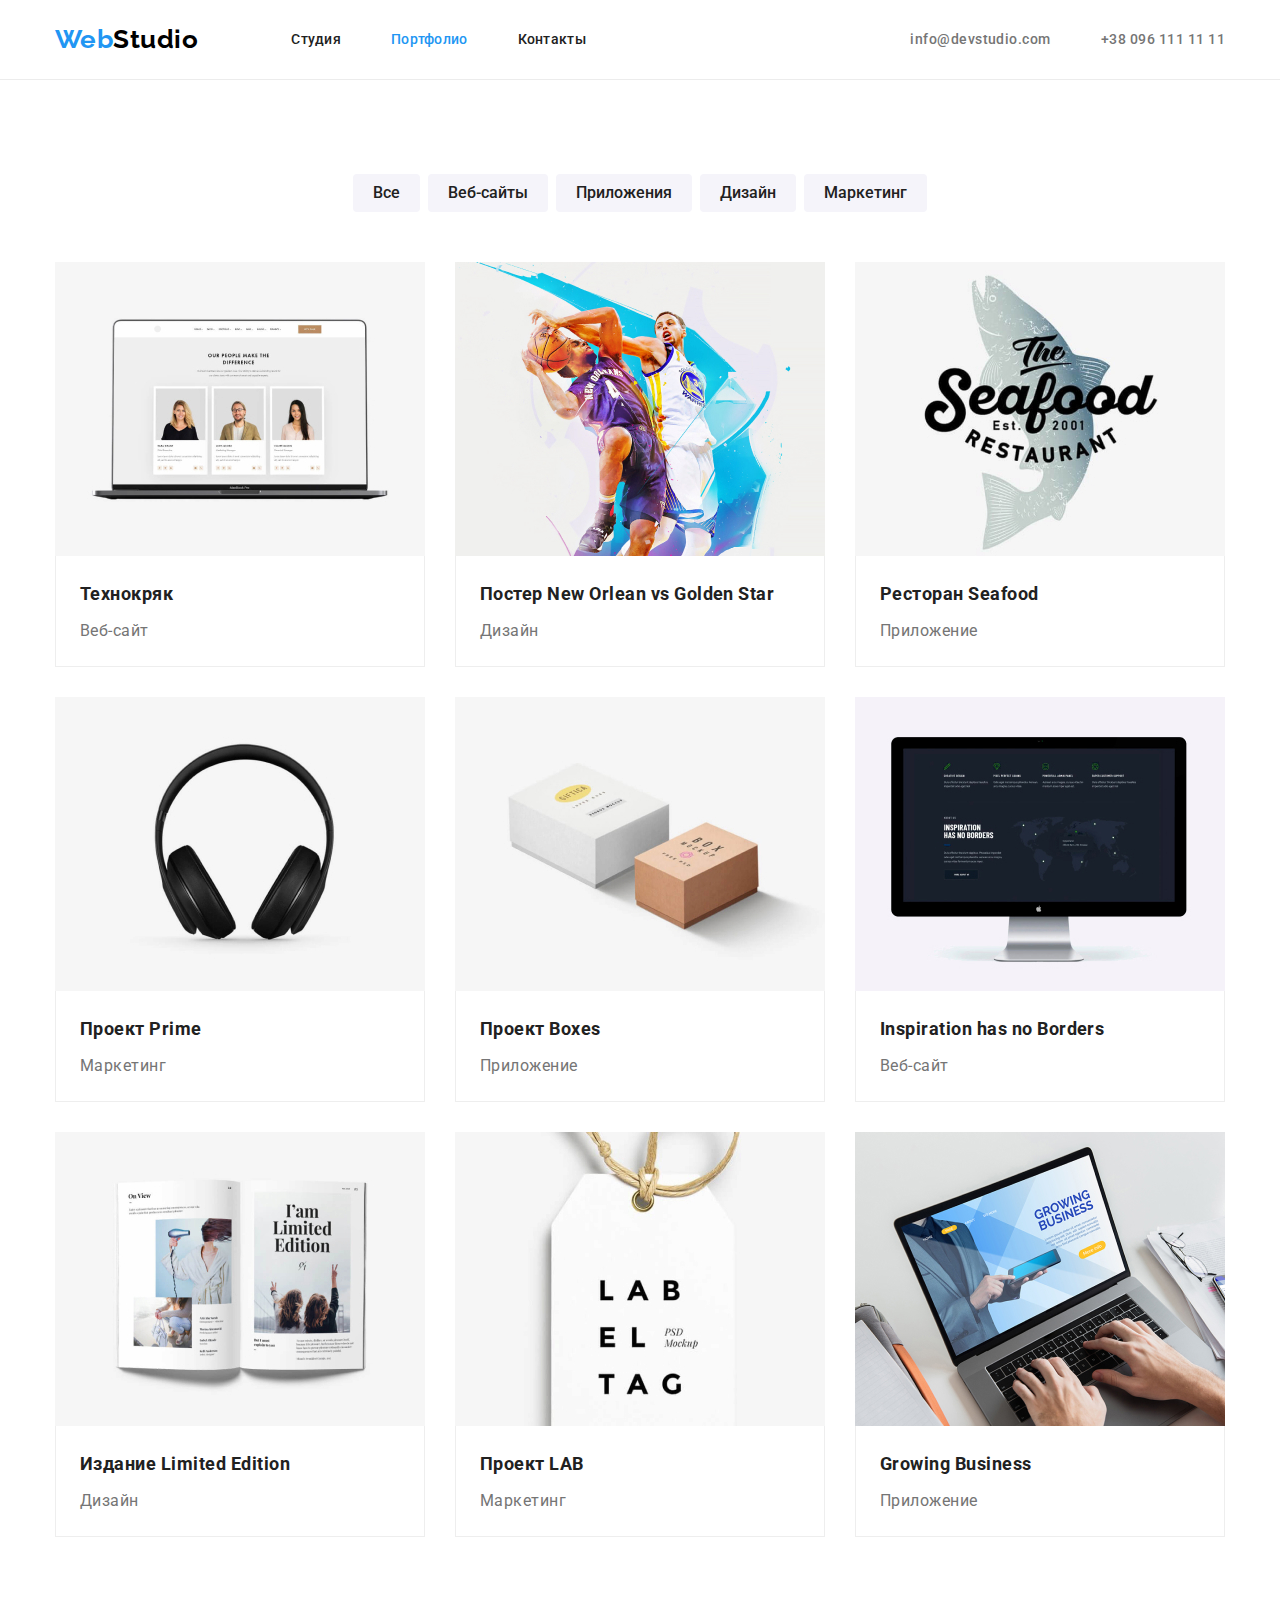
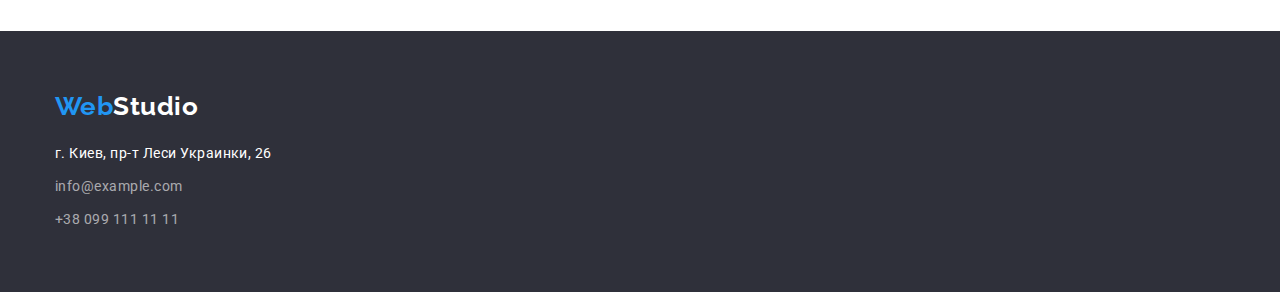
==== portfolio.html @ 42101354 "added files from previous homework" ====
<!DOCTYPE html>
<html lang="ru">
  <head>
    <meta charset="UTF-8" />
    <meta name="viewport" content="width=device-width, initial-scale=1.0" />
    <title>Web Studio</title>
    <link rel="preconnect" href="https://fonts.gstatic.com" />
    <link
      href="https://fonts.googleapis.com/css2?family=Raleway:wght@700&family=Roboto:wght@400;500;700;900&display=swap"
      rel="stylesheet"
    />
    <link
      rel="stylesheet"
      href="https://cdnjs.cloudflare.com/ajax/libs/modern-normalize/1.0.0/modern-normalize.min.css"
    />
    <link rel="stylesheet" href="./css/styles.css" />
  </head>
  <body>
    <header class="page-header">
      <div class="container">
        <nav class="navigation">
          <a href="./index.html" class="logo"><span>Web</span>Studio</a>
          <ul class="site-nav list">
            <li class="nav-item">
              <a href="./index.html" class="link">Студия</a>
            </li>
            <li class="nav-item">
              <a href="./portfolio.html" class="link current">Портфолио</a>
            </li>
            <li class="nav-item"><a href="" class="link">Контакты</a></li>
          </ul>
        </nav>
        <a href="mailto:info@devstudio.com" class="contacts mail"
          >info@devstudio.com</a
        >
        <a href="tel:+380961111111" class="contacts tel">+38 096 111 11 11</a>
      </div>
    </header>
    <main>
      <!-- Buttons list -->
      <section class="section portfolio">
        <div class="container">
          <ul class="portfolio-list list">
            <li class="portfolio-list-item">
              <button class="button" type="button">Все</button>
            </li>
            <li class="portfolio-list-item">
              <button class="button" type="button">Веб-сайты</button>
            </li>
            <li class="portfolio-list-item">
              <button class="button" type="button">Приложения</button>
            </li>
            <li class="portfolio-list-item">
              <button class="button" type="button">Дизайн</button>
            </li>
            <li class="portfolio-list-item">
              <button class="button" type="button">Маркетинг</button>
            </li>
          </ul>
          <ul class="samples-list list">
            <li class="samples-list-item">
              <a href="">
                <img
                  src="./images/technocrack.jpeg"
                  alt="laptop"
                  width="370px"
                />
                <div class="samples-name">
                  <h2 class="title">Технокряк</h2>
                  <p>Веб-сайт</p>
                </div>
              </a>
            </li>
            <li class="samples-list-item">
              <a href="">
                <img
                  src="./images/neworleanvsgoldenstar.jpeg"
                  alt="basketball"
                  width="370px"
                />
                <div class="samples-name">
                  <h2 class="title">Постер New Orlean vs Golden Star</h2>
                  <p>Дизайн</p>
                </div>
              </a>
            </li>
            <li class="samples-list-item">
              <a href="">
                <img src="./images/seafood.jpeg" alt="fish" width="370px" />
                <div class="samples-name">
                  <h2 class="title">Ресторан Seafood</h2>
                  <p>Приложение</p>
                </div>
              </a>
            </li>
            <li class="samples-list-item">
              <a href="">
                <img
                  src="./images/project_prime.jpeg"
                  alt="headphones"
                  width="370px"
                />
                <div class="samples-name">
                  <h2 class="title">Проект Prime</h2>
                  <p>Маркетинг</p>
                </div>
              </a>
            </li>
            <li class="samples-list-item">
              <a href="">
                <img
                  src="./images/project_boxes.jpeg"
                  alt="boxes"
                  width="370px"
                />
                <div class="samples-name">
                  <h2 class="title">Проект Boxes</h2>
                  <p>Приложение</p>
                </div>
              </a>
            </li>
            <li class="samples-list-item">
              <a href="">
                <img
                  src="./images/inspiration_noborders.jpeg"
                  alt="computer"
                  width="370px"
                />
                <div class="samples-name">
                  <h2 class="title">Inspiration has no Borders</h2>
                  <p>Веб-сайт</p>
                </div>
              </a>
            </li>
            <li class="samples-list-item">
              <a href="">
                <img
                  src="./images/limited_edition.jpeg"
                  alt="book"
                  width="370px"
                />
                <div class="samples-name">
                  <h2 class="title">Издание Limited Edition</h2>
                  <p>Дизайн</p>
                </div>
              </a>
            </li>
            <li class="samples-list-item">
              <a href="">
                <img
                  src="./images/project_lab.jpeg"
                  alt="label"
                  width="370px"
                />
                <div class="samples-name">
                  <h2 class="title">Проект LAB</h2>
                  <p>Маркетинг</p>
                </div>
              </a>
            </li>
            <li class="samples-list-item">
              <a href="">
                <img
                  src="./images/growin_business.jpeg"
                  alt="laptop"
                  width="370px"
                />
                <div class="samples-name">
                  <h2 class="title">Growing Business</h2>
                  <p>Приложение</p>
                </div>
              </a>
            </li>
          </ul>
        </div>
      </section>
    </main>
    <footer class="footer">
      <div class="container">
        <ul class="footer-list">
          <li class="footer-list-item">
            <a href="./index.html" class="logo"><span>Web</span>Studio</a>
            <address>г. Киев, пр-т Леси Украинки, 26</address>
            <a href="mailto:info@example.com" class="contacts"
              >info@example.com</a
            >
            <a href="tel:+380991111111" class="contacts">+38 099 111 11 11</a>
          </li>
        </ul>
      </div>
    </footer>
  </body>
</html>
---- css/styles.css ----
/* general color scheme */
/* active color: #2196F3 */
/* h color: #212121 */
/* p color: #757575 */
/* bg color : #E5E5E5 */
/* header bg color: #FFFFFF */

/* font-family: 'Raleway', sans-serif;
font-family: 'Roboto', sans-serif; */

html {
  box-sizing: border-box;
}

*,
*::before,
*::after {
  box-sizing: inherit;
}

ul,
ol {
  margin: 0;
  padding: 0;
  list-style: none;
}

:root {
  --primary-text-color: #757575;
  --accent-color: #2196f3;
  --title-text-color: #212121;
  --main-bg-color: #ffffff;
  --secondary-bg-color: #f5f4fa;
  --section-hero-footer-bg: #2f303a;
}

h1,
h2,
h3,
h4,
h5,
h6,
p {
  margin-top: 0;
}

p {
  margin-bottom: 20px;
}
p:last-child {
  margin-bottom: 0;
}

body {
  color: var(--primary-text-color);
  font-family: "Roboto", sans-serif;
  background-color: var(--main-bg-color);
  letter-spacing: 0.03em;
}

.list {
  list-style: none;
}

.title {
  color: var(--title-text-color);
}

.contacts {
  font-size: 14px;
  text-decoration: none;
}

.page-header .contacts {
  color: var(--primary-text-color);
  font-weight: 500;
  line-height: 1.17;
}

.logo {
  font-family: "Raleway", sans-serif;
  font-weight: 700;
  font-size: 26px;
  line-height: 1.17;
  text-decoration: none;
  margin-right: 93px;
}

img {
  display: block;
  max-width: 100%;
  height: auto;
}

.logo span {
  color: var(--accent-color);
}

.page-header .logo {
  color: #000000;
}

.contacts.mail {
  margin-left: auto;
  margin-right: 50px;
}

.page-header {
  background-color: var(--main-bg-color);
  padding-top: 24px;
  padding-bottom: 25px;
  border-bottom: solid 1px #ececec;
}

.container {
  width: 1200px;
  margin-left: auto;
  margin-right: auto;
  padding-left: 15px;
  padding-right: 15px;
}

.page-header .container {
  display: flex;
  align-items: center;
}

.navigation {
  display: flex;
  align-items: center;
}

.footer {
  background-color: var(--section-hero-footer-bg);
}

.site-nav .link {
  color: var(--title-text-color);
  font-size: 14px;
  line-height: 1.17;
  font-weight: 500;
  text-decoration: none;
  letter-spacing: 0.02em;
}

.nav-item:not(:last-child) {
  margin-right: 50px;
}

.site-nav.list {
  display: flex;
  align-items: center;
  padding-left: 0;
}

.link.current {
  color: var(--accent-color);
}

.site-nav .link:hover,
.site-nav .link:focus {
  color: var(--accent-color);
}

.section {
  padding-top: 94px;
  padding-bottom: 94px;
}

.section.hero {
  background-color: var(--section-hero-footer-bg);
  padding-bottom: 200px;
  padding-top: 200px;
}

.section.features {
  padding-top: 0;
}

.hero .container {
  display: flex;
  flex-direction: column;
  align-items: center;
}

.hero-title {
  color: #ffffff;
  font-weight: 900;
  font-size: 44px;
  line-height: 1.36;
  text-transform: uppercase;
  letter-spacing: 0.06em;
  margin-bottom: 30px;
  text-align: center;
}

.button {
  cursor: pointer;
}

.hero button {
  color: #ffffff;
  background-color: var(--accent-color);
  font-weight: 700;
  font-size: 16px;
  line-height: 1.875;
  border-radius: 4px;
  border: 0;
  letter-spacing: 0.06em;
  padding: 10px 32px;
}

.section.advantages {
  background-color: var(--main-bg-color);
}

.advantages-list {
  display: flex;
  flex-wrap: wrap;
  margin-left: -30px;
  margin-top: -30px;
}

.advantages-list-item {
  margin-left: 30px;
  margin-top: 30px;
  flex-basis: calc((100% - 4 * 30px) / 4);
}

.advantages-list .title {
  font-weight: 700;
  font-size: 14px;
  line-height: 1.17;
  text-transform: uppercase;
}

.advantages-list p {
  font-size: 14px;
  line-height: 1.71;
}

.features-list {
  display: flex;
  flex-wrap: wrap;
  margin-left: -30px;
  margin-top: -30px;
}

.features-list-item {
  margin-left: 30px;
  margin-top: 30px;
  flex-basis: calc((100% - 3 * 30px) / 3);
}

.section.team {
  background-color: #f5f4fa;
}

.team-list {
  display: flex;
  flex-wrap: wrap;
  margin-left: -30px;
  margin-top: -30px;
}

.team-name {
  padding-left: 10px;
  padding-right: 10px;
  padding-top: 30px;
  padding-bottom: 30px;
}

.team-list-item {
  margin-left: 30px;
  margin-top: 30px;
  flex-basis: calc((100% - 4 * 30px) / 4);
  background-color: #ffffff;
  box-shadow: 0px 1px 3px rgba(0, 0, 0, 0.12), 0px 1px 1px rgba(0, 0, 0, 0.14),
    0px 2px 1px rgba(0, 0, 0, 0.2);
  border-radius: 0px 0px 4px 4px;
}

.features .title,
.team .title {
  font-size: 36px;
  font-weight: 700;
  line-height: 1.17;
  text-align: center;
  margin-bottom: 50px;
}

.team-list .title {
  font-size: 16px;
  font-weight: 500;
  line-height: 1.17;
  margin-bottom: 10px;
}

.team-list p {
  font-size: 16px;
  line-height: 1.17;
  text-align: center;
}

.footer {
  padding-top: 60px;
  padding-bottom: 60px;
}

.footer-list {
  display: flex;
  flex-wrap: wrap;
  margin-left: -30px;
  margin-top: -30px;
}

.footer-list-item {
  margin-left: 30px;
  margin-top: 30px;
  flex-basis: calc((100% - 3 * 60px) / 3);
}

.footer .logo {
  margin-top: 60px;
  color: #ffffff;
}

.footer address {
  color: #ffffff;
  font-size: 14px;
  line-height: 1.71;
  font-style: normal;
  margin-top: 20px;
}

.footer .contacts {
  display: block;
  line-height: 1.71;
  color: rgba(255, 255, 255, 0.6);
  margin-top: 9px;
}

.contacts:hover,
.contacts:focus {
  color: var(--accent-color);
}

.portfolio-list .button {
  color: #212121;
  background-color: #f5f4fa;
  font-size: 16px;
  line-height: 1.625;
  font-weight: 500;
  border: 0;
  border-radius: 4px;
  padding-bottom: 6px;
  padding-top: 6px;
  padding-right: 20px;
  padding-left: 20px;
}

.portfolio-list {
  display: flex;
  justify-content: center;
  margin-bottom: 50px;
}

.samples-list {
  display: flex;
  flex-wrap: wrap;
  margin-left: -30px;
  margin-top: -30px;
}

.samples-list-item {
  margin-left: 30px;
  margin-top: 30px;
  flex-basis: calc((100% - 3 * 30px) / 3);
}

.portfolio-list-item:not(:first-child) {
  margin-left: 8px;
}

.portfolio-list .button:active,
.portfolio-list .button:hover {
  color: #ffffff;
  background-color: var(--accent-color);
}

.samples-list a {
  text-decoration: none;
}

.samples-list .title {
  font-size: 18px;
  font-weight: 700;
  line-height: 2;
  margin-bottom: 4px;
}

.samples-list p {
  font-size: 16px;
  line-height: 1.875;
  color: var(--primary-text-color);
}

.samples-name {
  padding-left: 24px;
  padding-bottom: 20px;
  padding-top: 20px;
  border-bottom: 1px solid #eeeeee;
  border-left: 1px solid #eeeeee;
  border-right: 1px solid #eeeeee;
}
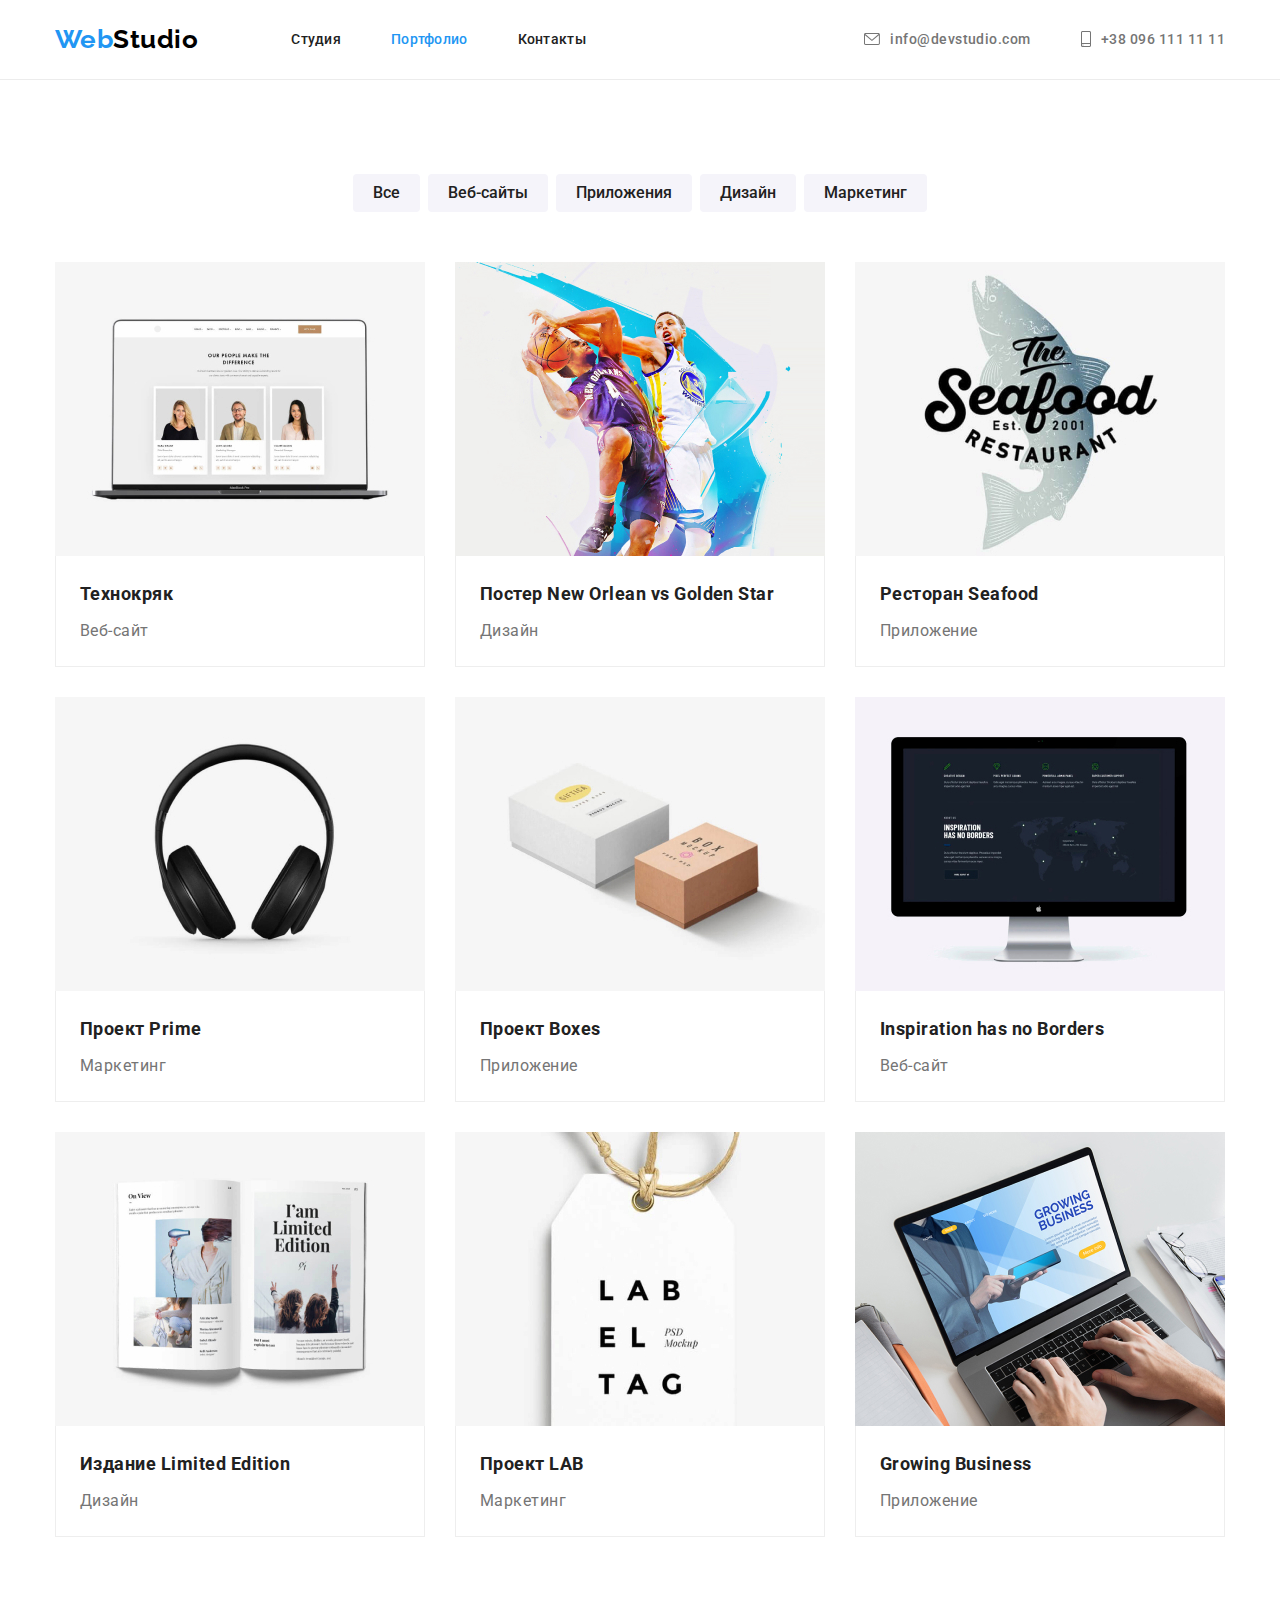
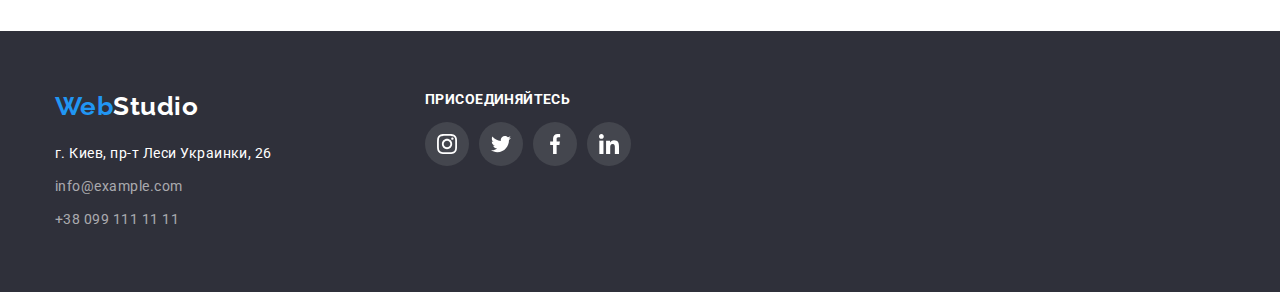
==== commit da424a75: "finished" ====
--- a/portfolio.html
+++ b/portfolio.html
@@ -30,10 +30,18 @@
             <li class="nav-item"><a href="" class="link">Контакты</a></li>
           </ul>
         </nav>
-        <a href="mailto:info@devstudio.com" class="contacts mail"
-          >info@devstudio.com</a
-        >
-        <a href="tel:+380961111111" class="contacts tel">+38 096 111 11 11</a>
+        <a href="mailto:info@devstudio.com" class="contacts mail">
+          <svg class="envelope-icon">
+            <use href="./images/svg-sprite.svg#icon-envelope"></use>
+          </svg>
+          info@devstudio.com
+        </a>
+        <a href="tel:+380961111111" class="contacts tel">
+          <svg class="smartphone-icon">
+            <use href="./images/svg-sprite.svg#icon-smartphone"></use>
+          </svg>
+          +38 096 111 11 11
+        </a>
       </div>
     </header>
     <main>
@@ -186,6 +194,39 @@
             >
             <a href="tel:+380991111111" class="contacts">+38 099 111 11 11</a>
           </li>
+          <li class="social-footer footer-list-item">
+            <h3 class="title">присоединяйтесь</h3>
+            <ul class="social-list list">
+              <li class="social-list-item">
+                <a href="" class="social-list-link">
+                  <svg class="social-list-icon">
+                    <use href="./images/svg-sprite.svg#icon-instagram"></use>
+                  </svg>
+                </a>
+              </li>
+              <li class="social-list-item">
+                <a href="" class="social-list-link">
+                  <svg class="social-list-icon">
+                    <use href="./images/svg-sprite.svg#icon-twitter"></use>
+                  </svg>
+                </a>
+              </li>
+              <li class="social-list-item">
+                <a href="" class="social-list-link">
+                  <svg class="social-list-icon">
+                    <use href="./images/svg-sprite.svg#icon-facebook"></use>
+                  </svg>
+                </a>
+              </li>
+              <li class="social-list-item">
+                <a href="" class="social-list-link">
+                  <svg class="social-list-icon">
+                    <use href="./images/svg-sprite.svg#icon-linkedin"></use>
+                  </svg>
+                </a>
+              </li>
+            </ul>
+          </li>
         </ul>
       </div>
     </footer>
--- a/css/styles.css
+++ b/css/styles.css
@@ -103,6 +103,47 @@
 .contacts.mail {
   margin-left: auto;
   margin-right: 50px;
+  display: flex;
+  align-items: center;
+}
+
+.contacts.mail:hover .envelope-icon,
+.contacts.mail:active .envelope-icon {
+  fill: var(--accent-color);
+}
+
+.contacts.mail:hover,
+.contacts.mail:active {
+  color: var(--accent-color);
+}
+
+.contacts.tel:hover,
+.contacts.tel:active {
+  color: var(--accent-color);
+}
+
+.contacts.tel:hover .smartphone-icon,
+.contacts.tel:active .smartphone-icon {
+  fill: var(--accent-color);
+}
+
+.contacts.tel {
+  display: flex;
+  align-items: center;
+}
+
+.envelope-icon {
+  width: 16px;
+  height: 12px;
+  fill: var(--primary-text-color);
+  margin-right: 10px;
+}
+
+.smartphone-icon {
+  width: 10px;
+  height: 16px;
+  fill: var(--primary-text-color);
+  margin-right: 10px;
 }
 
 .page-header {
@@ -168,7 +209,18 @@
 }
 
 .section.hero {
-  background-color: var(--section-hero-footer-bg);
+  max-width: 1600px;
+  height: 600px;
+  background-color: #c4c4c4;
+  background-image: linear-gradient(
+      to right,
+      rgba(47, 48, 58, 0.4),
+      rgba(47, 48, 58, 0.4)
+    ),
+    url(../images/hero_background.jpeg);
+  background-size: cover;
+  background-repeat: no-repeat;
+  background-position: center;
   padding-bottom: 200px;
   padding-top: 200px;
 }
@@ -198,7 +250,7 @@
   cursor: pointer;
 }
 
-.hero button {
+.hero .button {
   color: #ffffff;
   background-color: var(--accent-color);
   font-weight: 700;
@@ -210,7 +262,12 @@
   padding: 10px 32px;
 }
 
-.section.advantages {
+.hero .button:hover,
+.hero .button:active {
+  background-color: #188ce8;
+}
+
+.hero .section.advantages {
   background-color: var(--main-bg-color);
 }
 
@@ -219,6 +276,34 @@
   flex-wrap: wrap;
   margin-left: -30px;
   margin-top: -30px;
+}
+
+.advantages-list-item::before {
+  display: block;
+  height: 120px;
+  content: "";
+  background-size: 70px;
+  background-repeat: no-repeat;
+  background-position: center;
+  background-color: #f5f4fa;
+  border-radius: 4px;
+  margin-bottom: 30px;
+}
+
+.advantages-list-item:nth-child(1)::before {
+  background-image: url("../images/antenna.svg");
+}
+
+.advantages-list-item:nth-child(2)::before {
+  background-image: url("../images/clock.svg");
+}
+
+.advantages-list-item:nth-child(3)::before {
+  background-image: url("../images/diagram.svg");
+}
+
+.advantages-list-item:nth-child(4)::before {
+  background-image: url("../images/astronaut.svg");
 }
 
 .advantages-list-item {
@@ -264,8 +349,8 @@
 }
 
 .team-name {
-  padding-left: 10px;
-  padding-right: 10px;
+  padding-left: 30px;
+  padding-right: 30px;
   padding-top: 30px;
   padding-bottom: 30px;
 }
@@ -280,8 +365,59 @@
   border-radius: 0px 0px 4px 4px;
 }
 
+.social-list {
+  display: flex;
+  justify-content: left;
+  align-items: center;
+}
+
+.social-list-item:not(:last-child) {
+  margin-right: 10px;
+}
+
+.social-list-link {
+  display: flex;
+  justify-content: center;
+  align-items: center;
+  width: 44px;
+  height: 44px;
+  border-radius: 50%;
+}
+
+.team-list-item .social-list-link {
+  background-color: #ffffff;
+}
+
+.social-footer .social-list-link {
+  background-color: #44464e;
+}
+
+.social-list-icon {
+  width: 20px;
+  height: 20px;
+}
+
+.team-list-item .social-list-icon {
+  fill: #afb1b8;
+}
+
+.social-footer .social-list-icon {
+  fill: #ffffff;
+}
+
+.social-list-link:hover,
+.social-list-link:focus {
+  background-color: var(--accent-color);
+}
+
+.social-list-link:hover .social-list-icon,
+.social-list-link:focus .social-list-icon {
+  fill: #ffffff;
+}
+
 .features .title,
-.team .title {
+.team .title,
+.clients .title {
   font-size: 36px;
   font-weight: 700;
   line-height: 1.17;
@@ -302,6 +438,40 @@
   text-align: center;
 }
 
+.clients-list {
+  display: flex;
+  justify-content: center;
+}
+
+.clients-list-item:not(:last-child) {
+  margin-right: 30px;
+}
+
+.clients-list-link {
+  display: flex;
+  justify-content: center;
+  align-items: center;
+  width: 170px;
+  height: 92px;
+  border: solid 1px #afb1b8;
+}
+
+.clients-list-link:hover,
+.clients-list-link:active {
+  border: 1px solid var(--accent-color);
+}
+
+.clients-list-link:hover .clients-list-logo,
+.clients-list-link:active .clients-list-logo {
+  fill: var(--accent-color);
+}
+
+.clients-list-logo {
+  width: 106px;
+  height: 60px;
+  fill: #afb1b8;
+}
+
 .footer {
   padding-top: 60px;
   padding-bottom: 60px;
@@ -312,6 +482,17 @@
   flex-wrap: wrap;
   margin-left: -30px;
   margin-top: -30px;
+}
+
+.social-footer {
+}
+
+.social-footer .title {
+  font-size: 14px;
+  color: #ffffff;
+  letter-spacing: 0.03em;
+  line-height: 1.17;
+  text-transform: uppercase;
 }
 
 .footer-list-item {
@@ -338,6 +519,16 @@
   line-height: 1.71;
   color: rgba(255, 255, 255, 0.6);
   margin-top: 9px;
+}
+
+.contacts:hover .envelope-icon,
+.contacts:focus .envelope-icon {
+  fill: var(--accent-color);
+}
+
+.contacts:hover .smartphone-icon,
+.contacts:focus .smartphone-icon {
+  fill: var(--accent-color);
 }
 
 .contacts:hover,
@@ -378,6 +569,12 @@
   flex-basis: calc((100% - 3 * 30px) / 3);
 }
 
+.samples-list-item:hover,
+.samples-list-item:active {
+  box-shadow: 0px 1px 1px rgba(0, 0, 0, 0.12), 0px 4px 4px rgba(0, 0, 0, 0.06),
+    1px 4px 6px rgba(0, 0, 0, 0.16);
+}
+
 .portfolio-list-item:not(:first-child) {
   margin-left: 8px;
 }
